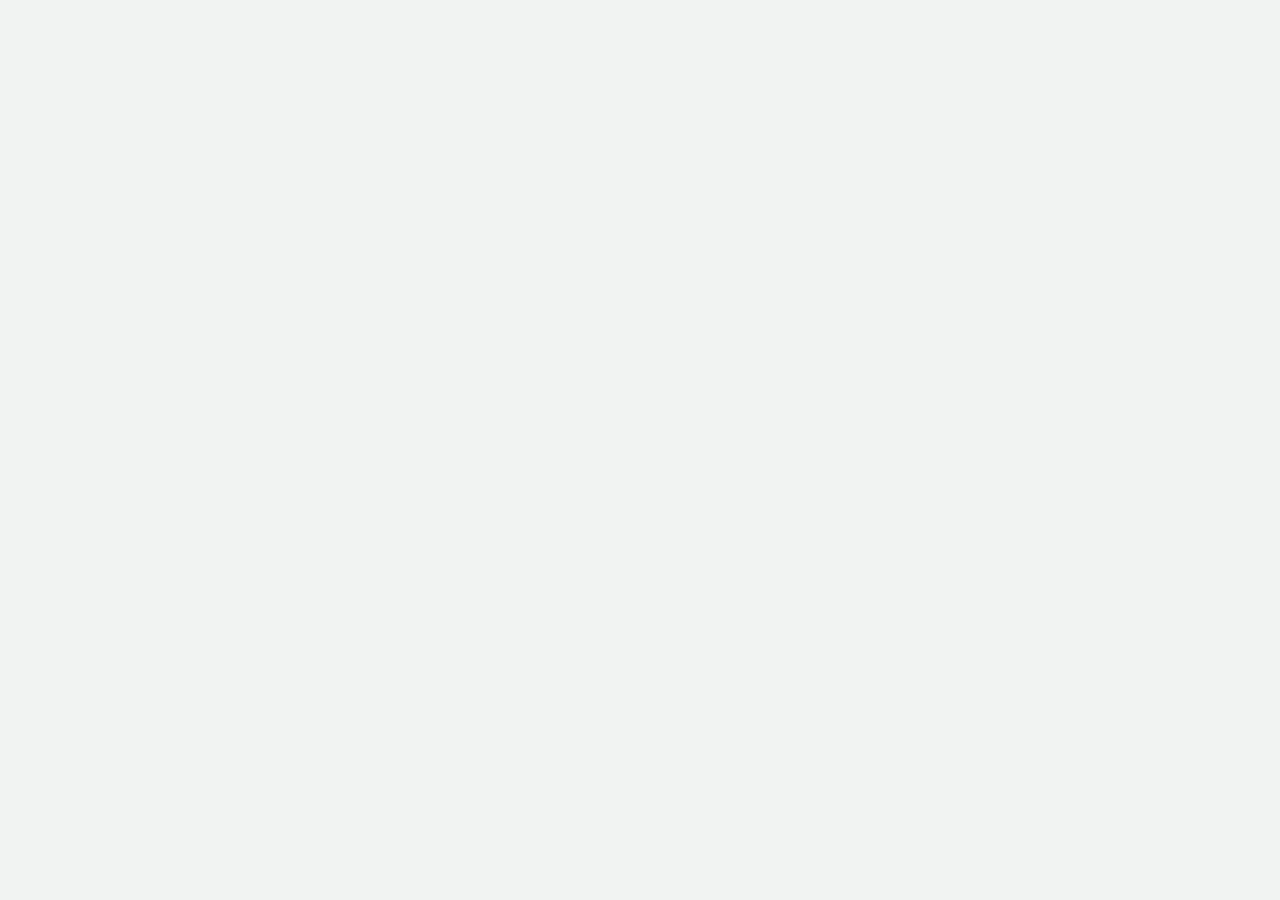
==== index.html @ 7f253801 "Mobile: remove align-items: center that was collapsing stage-text to content width" ====
<!doctype html>
<html lang="en" class="loading">
<head>
  <meta charset="utf-8" />
  <meta name="viewport" content="width=device-width, initial-scale=1, viewport-fit=cover" />
  <title>CM Typeface Tester</title>
  <link rel="stylesheet" href="styles.css?v=20260414i" />
</head>
<body>
  <main class="app">
    <!-- top bar: exploration switcher + case toggle -->
    <section class="panel panel--topbar">
      <div class="explorations" id="explorations"></div>
      <select class="explorations-select" id="explorationsSelect" aria-label="Exploration"></select>
      <div class="case-toggle" id="caseToggle"></div>
    </section>

    <!-- big text panel -->
    <section class="panel panel--stage">
      <div
        class="stage-text"
        id="stageText"
        contenteditable="plaintext-only"
        spellcheck="false"
      >Leef gerust
zonder bang
te zijn om op
je gezicht
te gaan.</div>

      <div class="stage-footer">
        <p class="stage-caption">Zonder handen verzekerd zijn<br />voor je tanden? Check CM.be</p>
        <div class="stage-brand">
          <div class="stage-mark" id="stageMark">LEEF GERUST.</div>
          <img class="stage-logo" src="assets/logo.png" alt="CM" width="63" height="63" />
        </div>
      </div>
    </section>

    <!-- controls -->
    <section class="panel panel--controls">
      <div class="controls-main">
        <button class="pill pill--primary" id="randomString" type="button">Random String</button>

        <div class="sliders">
          <label class="slider">
            <span>Leading</span>
            <input type="range" id="leading" min="0.6" max="2" step="0.01" value="0.87" />
          </label>
          <label class="slider">
            <span>Tracking</span>
            <input type="range" id="tracking" min="-0.1" max="0.2" step="0.005" value="-0.01" />
          </label>
          <label class="slider">
            <span>Size</span>
            <input type="range" id="fontsize" min="4" max="24" step="0.1" value="14.4" />
          </label>
        </div>
      </div>

      <div class="features" id="features"></div>
    </section>
  </main>

  <script type="module" src="app.js?v=20260414i"></script>
</body>
</html>
---- styles.css ----
/* -----------------------------------------------------------------------
   Fonts
   ----------------------------------------------------------------------- */

@font-face {
  font-family: "BE Cause";
  src: url("fonts/BECauseVF.woff2") format("woff2");
  font-weight: 100 900;
  font-style: normal;
  font-display: swap;
}

/* -----------------------------------------------------------------------
   Proportional scaling

   Figma frame is 1920 x 1217. We set 1rem = 10px at a 1920px viewport,
   so every px value in Figma is (n / 10)rem. The whole layout then
   scales proportionally with the viewport width. Below ~1344px the
   scale stops at 7px so the UI stays readable.
   ----------------------------------------------------------------------- */

html {
  /* Chrome (top bar, control bar, app padding) renders at 75% of Figma.
     1rem = 7.5px at a 1920px viewport. */
  font-size: clamp(5.25px, calc(100vw / 256), 7.5px);
}

:root {
  --dark-green: #004c2b;
  --green: #1ca84a;
  --mint: #e5edea;
  --bg: #f1f3f2;
  --white: #ffffff;
  --pill-bg: #f5f5f5;

  --radius: 4.8rem;          /* 48 */
  --body-size: 2.4rem;       /* 24 */
  --body-track: 0.02em;      /* 0.48 / 24 */

  --ui: "BE Cause", -apple-system, BlinkMacSystemFont, "Inter", system-ui, sans-serif;
  --cm: "CM", system-ui, sans-serif;
}

/* -----------------------------------------------------------------------
   Base
   ----------------------------------------------------------------------- */

* { box-sizing: border-box; }

html, body {
  margin: 0;
  padding: 0;
  min-height: 100vh;
  background: var(--bg);
  font-family: var(--ui);
  font-feature-settings: "dlig" 1;
  color: var(--dark-green);
  -webkit-font-smoothing: antialiased;
  overflow-x: hidden; /* prevent any element from forcing horizontal overflow, which makes iOS Safari zoom out and skip the mobile media query */
}

/* While the page is booting (fonts loading, first fit pass running)
   hide the entire app so there's no fallback-font flash on iOS. */
html.loading .app { visibility: hidden; }

.app {
  display: flex;
  flex-direction: column;
  gap: 2.4rem;               /* 24 */
  padding: 3.8rem;           /* 38 */
  min-height: 100vh;
}

/* -----------------------------------------------------------------------
   Panels
   ----------------------------------------------------------------------- */

.panel {
  background: var(--white);
  border-radius: var(--radius);
  width: 100%;
}

.panel--topbar {
  display: flex;
  align-items: center;
  justify-content: space-between;
  height: 8.9rem;            /* 89 */
  padding: 0 4.8rem;         /* 48 */
  gap: 1.2rem;
}

.panel--controls {
  display: flex;
  flex-wrap: wrap;           /* wrap when sliders get squeezed */
  align-items: center;
  min-height: 8.9rem;        /* 89 — base row height */
  padding: 2.4rem 4.8rem;    /* 24 / 48, so wrapped rows breathe */
  row-gap: 2.4rem;
  column-gap: 6rem;          /* 60 — Figma gap between groups */
}

/* On desktop the controls-main wrapper is invisible — its children
   (Random String pill + sliders) behave as direct children of the
   control bar so the Figma layout is unchanged. On mobile the media
   query promotes it to a flex box and gives it its own white panel. */
.controls-main { display: contents; }

.panel--stage {
  /* Stage renders its interior at the FULL Figma scale (100%), even
     though the surrounding chrome is at 75%. Setting font-size here to
     1.3333rem establishes a local em base of 10px at 1920 (same as the
     original Figma scale). All values inside the stage are then in em
     so they follow this base instead of the 75% rem. */
  font-size: calc(1rem * 4 / 3);

  display: flex;
  flex-direction: column;
  gap: 12em;                 /* 120 between headline + footer */
  padding: 7.2em;            /* 72 all sides */
  border-radius: 4.8em;      /* 48 — override the rem-based chrome radius */
  margin: auto 0;            /* float vertically centered in the app column */
}

/* -----------------------------------------------------------------------
   Pills (shared)

   Figma pills are 41 tall with px-24. That's tighter than a naive
   padding+line-height gives, so we fix the height and flex-center.
   ----------------------------------------------------------------------- */

.pill,
.explorations button,
.case-toggle button,
.features button {
  font-family: var(--ui);
  font-weight: 700;
  font-variation-settings: "wght" 700, "wdth" 60;
  font-size: var(--body-size);
  line-height: 1;
  letter-spacing: var(--body-track);
  color: var(--dark-green);
  background: var(--pill-bg);
  border: 0;
  height: 4.1rem;            /* 41 */
  padding: 0 2.4rem;         /* 24 horizontal */
  border-radius: 9.3rem;     /* 93 */
  cursor: pointer;
  white-space: nowrap;
  display: inline-flex;
  align-items: center;
  justify-content: center;
  transition: background .15s, color .15s;
  font-feature-settings: "dlig" 1;
}
.pill:hover,
.explorations button:hover,
.case-toggle button:hover,
.features button:hover {
  background: #eceeed;
}

.explorations button.is-active,
.case-toggle button.is-active,
.features button.is-on,
.pill.is-active {
  background: var(--green);
  color: var(--white);
}

.explorations,
.case-toggle,
.features {
  display: flex;
  gap: 1.2rem;               /* 12 */
}

/* Native select for the exploration switcher — mobile only. */
.explorations-select { display: none; }

/* -----------------------------------------------------------------------
   Stage
   ----------------------------------------------------------------------- */

.stage-text {
  font-family: var(--cm);
  font-weight: 700;
  color: var(--dark-green);
  /* font-size set inline via JS from the size slider (em). */
  font-size: 14.4em;         /* default 144 */
  line-height: 0.87;
  letter-spacing: -0.01em;
  width: 100%;
  max-width: 100%;
  outline: none;
  overflow-wrap: anywhere;   /* prevent any unbreakable word from overflowing */
  word-break: break-word;
  white-space: pre-line;
  font-feature-settings: normal;
}
.stage-text:focus { caret-color: var(--green); }

.stage-footer {
  display: flex;
  align-items: center;
  justify-content: space-between;
  gap: 2.4em;
  width: 100%;
}

.stage-caption {
  margin: 0;
  font-weight: 400;
  font-variation-settings: "wght" 400, "wdth" 60;
  font-size: 2.4em;          /* 24 */
  line-height: 1.2;
  letter-spacing: var(--body-track);
  color: var(--dark-green);
  white-space: normal;
}

.stage-brand {
  display: flex;
  align-items: center;
  gap: 2.4em;                /* 24 */
  height: 6.3em;             /* 63 — matches logo */
}
.stage-mark {
  font-family: var(--cm);
  font-weight: 700;
  font-size: 4.8em;          /* 48 */
  line-height: 1;
  color: var(--dark-green);
  text-transform: uppercase;
  white-space: nowrap;
  font-feature-settings: normal;
  display: inline-flex;
  align-items: center;
  height: 100%;
}
.stage-logo {
  width: 6.3em;              /* 63 */
  height: 6.3em;
  flex: 0 0 auto;
  display: block;
  filter: drop-shadow(1em 1em 3em rgba(0, 0, 0, 0.1));
}

/* -----------------------------------------------------------------------
   Sliders

   Figma: slider group 799 wide, each (label 24 Medium 1.2) + (track 4 tall),
   label and track share a row via align-items:center.
   ----------------------------------------------------------------------- */

.sliders {
  display: flex;
  flex: 1 1 48rem;           /* grab at least 480px before letting features wrap */
  gap: 4.8rem;               /* 48 between the two sliders */
  align-items: center;
  min-width: 32rem;          /* hard floor so each slider track stays usable */
}

.slider {
  display: flex;
  align-items: center;
  gap: 2.4rem;               /* 24 between label and track */
  flex: 1 1 0;
  min-width: 0;
}

/* Layout inside the control bar:
   Row 1: Random String + Leading + Tracking sliders
   Row 2: feature toggles (always wraps to its own row so sliders keep room)
   At very wide viewports (≥1700px) it all fits on one row. */
.panel--controls > .pill { flex: 0 0 auto; }
.panel--controls > .features {
  flex: 0 0 100%;            /* wrap to its own row */
  justify-content: flex-start;
  flex-wrap: wrap;           /* and let the pills themselves wrap if needed */
}

@media (min-width: 1700px) {
  .panel--controls > .features {
    flex: 0 0 auto;          /* room for single-row layout */
  }
}

.slider > span {
  font-weight: 400;
  font-variation-settings: "wght" 400, "wdth" 60;
  font-size: var(--body-size);
  line-height: 1.2;
  letter-spacing: var(--body-track);
  color: var(--dark-green);
  white-space: nowrap;
  font-feature-settings: "dlig" 1;
}

.slider input[type="range"] {
  -webkit-appearance: none;
  appearance: none;
  flex: 1 1 0;
  height: 0.4rem;            /* 4 */
  background: var(--mint);
  border-radius: 13.8rem;    /* 138 */
  outline: none;
  cursor: pointer;
}
.slider input[type="range"]::-webkit-slider-thumb {
  -webkit-appearance: none;
  appearance: none;
  width: 3.6rem;             /* 36 */
  height: 1.8rem;            /* 18 */
  background: var(--green);
  border-radius: 7.9rem;     /* 79 */
  border: none;
  cursor: pointer;
}
.slider input[type="range"]::-moz-range-thumb {
  width: 3.6rem;
  height: 1.8rem;
  background: var(--green);
  border-radius: 7.9rem;
  border: none;
  cursor: pointer;
}

/* -----------------------------------------------------------------------
   Mobile layout (≤900px)

   - Stage shows only the centered headline (no caption, no brand)
   - Exploration switcher collapses to a native <select>
   - Controls split into two stacked white panels: [main][features]
   - Sliders stack vertically full-width
   ----------------------------------------------------------------------- */

@media (max-width: 900px) {
  html { font-size: 8px; }

  .app {
    padding: 1.6rem;
    gap: 1.6rem;
  }

  .panel { border-radius: 3rem; }

  /* --- Top bar ------------------------------------------------------- */

  .panel--topbar {
    height: auto;
    min-height: 0;
    padding: 1.6rem 2rem;
    flex-wrap: wrap;
    justify-content: space-between;
    gap: 1.2rem;
  }

  /* Swap the pill cluster for a native <select> */
  .explorations { display: none; }
  .explorations-select {
    display: inline-flex;
    font-family: var(--ui);
    font-weight: 700;
    font-variation-settings: "wght" 700, "wdth" 60;
    font-feature-settings: "dlig" 1;
    font-size: 2.4rem;
    line-height: 1;
    letter-spacing: 0.02em;
    color: var(--dark-green);
    background: var(--pill-bg);
    border: 0;
    height: 4.4rem;
    padding: 0 3.2rem 0 2.4rem;
    border-radius: 9.3rem;
    cursor: pointer;
    -webkit-appearance: none;
    appearance: none;
    background-image: linear-gradient(45deg, transparent 50%, var(--dark-green) 50%),
                      linear-gradient(-45deg, transparent 50%, var(--dark-green) 50%);
    background-position: right 1.4rem center, right 0.9rem center;
    background-size: 0.5rem 0.5rem, 0.5rem 0.5rem;
    background-repeat: no-repeat;
  }

  .case-toggle {
    flex-wrap: wrap;
    justify-content: flex-end;
    gap: 1.2rem;
  }

  /* --- Stage: headline only, fills space, text centered ------------ */

  .panel--stage {
    /* Reset the stage's local em base. */
    font-size: 1rem;
    padding: 1.5rem;
    gap: 0;
    border-radius: 3rem;
    text-align: center;
    /* Do NOT set align-items: center here. In a flex column, that
       collapses children to their content width, which makes
       stage-text.clientWidth report ~150px instead of the real panel
       inner width — so fit computes a tiny font. Keep the default
       `stretch` so stage-text fills the full panel width, and center
       the text via text-align above. */
    justify-content: center;
    margin: 0;
    flex: 1 1 auto;           /* grow to fill vertical space */
    min-height: 0;
  }
  .stage-text {
    text-align: center;
    max-width: 100%;
    /* Respect explicit \n AND soft-wrap only at word boundaries. Never
       break inside a word. If a single word is wider than the container
       at the current size, it overflows horizontally — JS detects that
       via scrollWidth > clientWidth and shrinks. */
    white-space: pre-line;
    overflow-wrap: normal;
    word-break: normal;
    hyphens: none;
    overflow: visible;
    line-height: 0.95;    /* slightly looser than 0.87 so descenders don't clip */
    padding-bottom: 0.12em;
  }
  .stage-footer { display: none; }

  /* --- Controls: two stacked white panels --------------------------- */

  /* Outer container is transparent — just a flex column of its children. */
  .panel--controls {
    background: transparent;
    border-radius: 0;
    min-height: 0;
    padding: 0;
    flex-direction: column;
    flex-wrap: nowrap;
    row-gap: 1.6rem;
    column-gap: 0;
  }

  /* Controls-main becomes its own white panel — holds just the Random
     String button on mobile. Sliders are hidden; the headline runs at
     its preferred size (largest that fits) with default leading and
     tracking. */
  .panel--controls > .controls-main {
    display: flex;
    flex-direction: column;
    gap: 0;
    background: var(--white);
    border-radius: 3rem;
    padding: 2rem 2.4rem;
    width: 100%;
  }
  .panel--controls > .controls-main > .pill {
    align-self: stretch;
    text-align: center;
  }
  .sliders { display: none; }

  /* Features in its own white panel below */
  .panel--controls > .features {
    display: flex;
    flex-wrap: wrap;
    justify-content: center;
    gap: 1.2rem;
    background: var(--white);
    border-radius: 3rem;
    padding: 2rem 2.4rem;
    width: 100%;
    flex: 0 0 auto;
  }
}
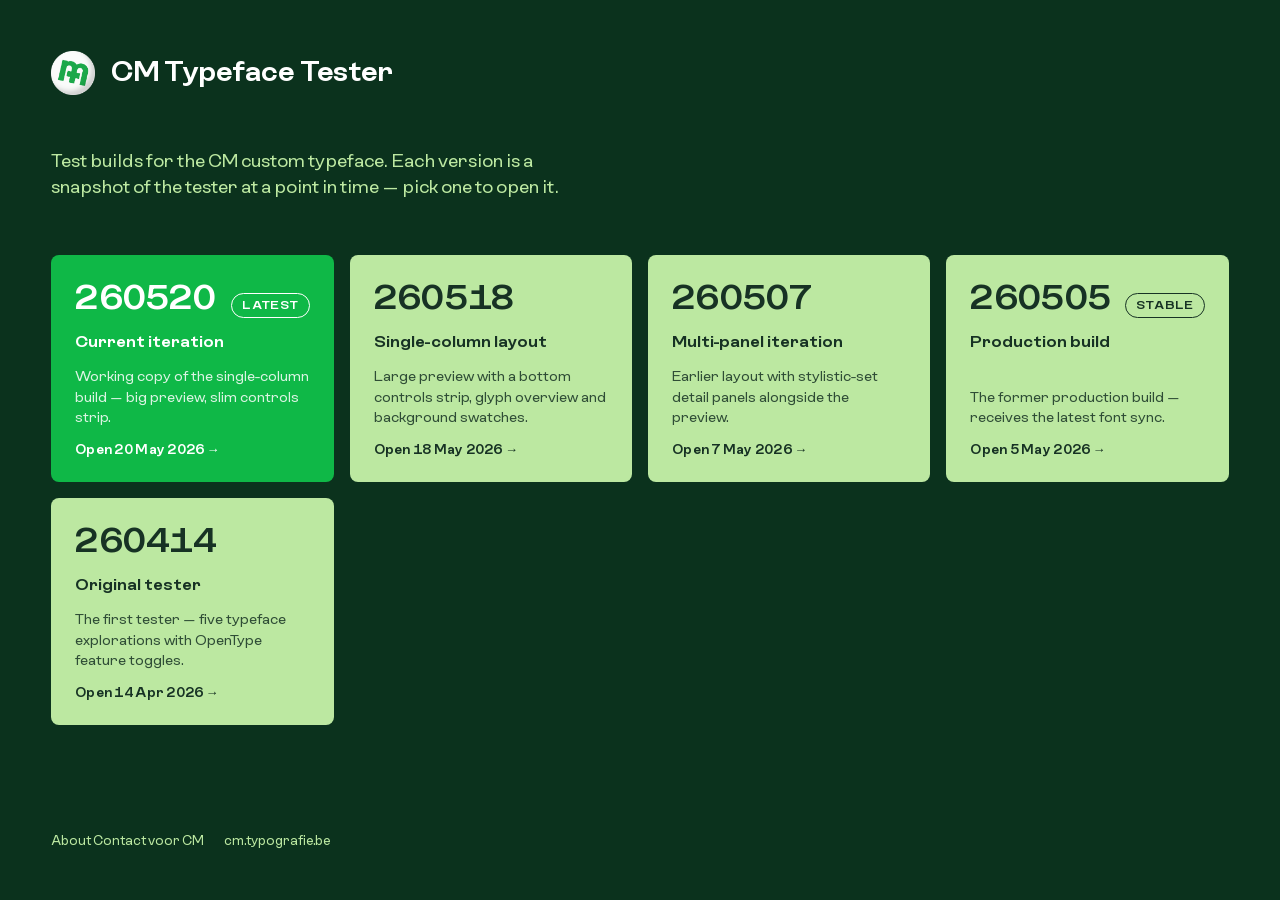
==== commit f1dee9b5: "Move root + production builds into dated folders, add version hub - Root tester (260414) moved into " ====
--- a/index.html
+++ b/index.html
@@ -1,67 +1,218 @@
 <!doctype html>
-<html lang="en" class="loading">
+<html lang="en">
 <head>
   <meta charset="utf-8" />
   <meta name="viewport" content="width=device-width, initial-scale=1, viewport-fit=cover" />
   <title>CM Typeface Tester</title>
-  <link rel="stylesheet" href="styles.css?v=20260414i" />
+  <link rel="icon" href="assets/logo.png" />
+  <style>
+    /* ---- Brand palette (CM Typeface, May 2026) ----
+       Bos Groen  #0b321d   CM Groen  #0fb847
+       Munt Groen #bce8a1   Puur Wit  #ffffff
+       Dark text  #173224 */
+    @font-face {
+      font-family: "BECause";
+      src: url("assets/BECauseVF.woff2") format("woff2");
+      font-weight: 100 900;
+      font-display: swap;
+    }
+
+    :root {
+      --bos: #0b321d;
+      --cm: #0fb847;
+      --munt: #bce8a1;
+      --wit: #ffffff;
+      --ink: #173224;
+    }
+
+    * { box-sizing: border-box; margin: 0; padding: 0; }
+
+    html, body {
+      background: var(--bos);
+      color: var(--wit);
+      font-family: "BECause", -apple-system, BlinkMacSystemFont, "Segoe UI", sans-serif;
+      -webkit-font-smoothing: antialiased;
+    }
+
+    body {
+      min-height: 100svh;
+      display: flex;
+      flex-direction: column;
+      padding: clamp(20px, 4vw, 56px);
+      gap: clamp(32px, 6vh, 72px);
+    }
+
+    /* ---- Header ---- */
+    .head {
+      display: flex;
+      align-items: center;
+      gap: 16px;
+    }
+    .head img { width: 44px; height: 44px; display: block; }
+    .head h1 {
+      font-size: clamp(20px, 2.4vw, 28px);
+      font-weight: 600;
+      letter-spacing: -0.01em;
+    }
+
+    .intro {
+      max-width: 46ch;
+      font-size: clamp(15px, 1.5vw, 18px);
+      line-height: 1.45;
+      font-weight: 400;
+      color: var(--munt);
+    }
+
+    /* ---- Version grid ---- */
+    .grid {
+      flex: 1;
+      display: grid;
+      grid-template-columns: repeat(auto-fill, minmax(260px, 1fr));
+      gap: 16px;
+      align-content: start;
+    }
+
+    .card {
+      display: flex;
+      flex-direction: column;
+      gap: 14px;
+      padding: 24px;
+      min-height: 220px;
+      border-radius: 8px;
+      background: var(--munt);
+      color: var(--ink);
+      text-decoration: none;
+      transition: transform 0.14s ease, background 0.14s ease;
+    }
+    .card:hover {
+      transform: translateY(-4px);
+      background: var(--wit);
+    }
+    .card--latest { background: var(--cm); color: var(--wit); }
+    .card--latest:hover { background: var(--cm); transform: translateY(-4px); }
+
+    .card-top {
+      display: flex;
+      align-items: baseline;
+      justify-content: space-between;
+      gap: 12px;
+    }
+    .card-date {
+      font-size: 34px;
+      font-weight: 600;
+      letter-spacing: -0.02em;
+    }
+    .tag {
+      font-size: 12px;
+      font-weight: 600;
+      text-transform: uppercase;
+      letter-spacing: 0.06em;
+      padding: 4px 10px;
+      border-radius: 999px;
+      border: 1.5px solid currentColor;
+      white-space: nowrap;
+    }
+    .card-name {
+      font-size: 16px;
+      font-weight: 600;
+    }
+    .card-desc {
+      font-size: 14px;
+      line-height: 1.45;
+      font-weight: 400;
+      opacity: 0.85;
+      margin-top: auto;
+    }
+    .card-go {
+      font-size: 13px;
+      font-weight: 600;
+      letter-spacing: 0.02em;
+    }
+    .card-go::after { content: "  \2192"; }
+
+    /* ---- Footer ---- */
+    .foot {
+      display: flex;
+      gap: 20px;
+      font-size: 13px;
+      color: var(--munt);
+      font-weight: 400;
+    }
+  </style>
 </head>
 <body>
-  <main class="app">
-    <!-- top bar: exploration switcher + case toggle -->
-    <section class="panel panel--topbar">
-      <div class="explorations" id="explorations"></div>
-      <select class="explorations-select" id="explorationsSelect" aria-label="Exploration"></select>
-      <div class="case-toggle" id="caseToggle"></div>
-    </section>
-
-    <!-- big text panel -->
-    <section class="panel panel--stage">
-      <div
-        class="stage-text"
-        id="stageText"
-        contenteditable="plaintext-only"
-        spellcheck="false"
-      >Leef gerust
-zonder bang
-te zijn om op
-je gezicht
-te gaan.</div>
-
-      <div class="stage-footer">
-        <p class="stage-caption">Zonder handen verzekerd zijn<br />voor je tanden? Check CM.be</p>
-        <div class="stage-brand">
-          <div class="stage-mark" id="stageMark">LEEF GERUST.</div>
-          <img class="stage-logo" src="assets/logo.png" alt="CM" width="63" height="63" />
-        </div>
-      </div>
-    </section>
-
-    <!-- controls -->
-    <section class="panel panel--controls">
-      <div class="controls-main">
-        <button class="pill pill--primary" id="randomString" type="button">Random String</button>
-
-        <div class="sliders">
-          <label class="slider">
-            <span>Leading</span>
-            <input type="range" id="leading" min="0.6" max="2" step="0.01" value="0.87" />
-          </label>
-          <label class="slider">
-            <span>Tracking</span>
-            <input type="range" id="tracking" min="-0.1" max="0.2" step="0.005" value="-0.01" />
-          </label>
-          <label class="slider">
-            <span>Size</span>
-            <input type="range" id="fontsize" min="4" max="24" step="0.1" value="14.4" />
-          </label>
-        </div>
-      </div>
-
-      <div class="features" id="features"></div>
-    </section>
-  </main>
-
-  <script type="module" src="app.js?v=20260414i"></script>
+  <header class="head">
+    <img src="assets/logo.png" alt="CM" width="44" height="44" />
+    <h1>CM Typeface Tester</h1>
+  </header>
+
+  <p class="intro">
+    Test builds for the CM custom typeface. Each version is a snapshot of the
+    tester at a point in time &mdash; pick one to open it.
+  </p>
+
+  <main class="grid" id="grid"></main>
+
+  <footer class="foot">
+    <span>About Contact voor CM</span>
+    <span>cm.typografie.be</span>
+  </footer>
+
+  <script>
+    // Newest first. `tag` drives the chip + (for "latest") the accent card.
+    const VERSIONS = [
+      {
+        date: "260520",
+        label: "20 May 2026",
+        name: "Current iteration",
+        tag: "Latest",
+        desc: "Working copy of the single-column build — big preview, slim controls strip.",
+      },
+      {
+        date: "260518",
+        label: "18 May 2026",
+        name: "Single-column layout",
+        tag: "",
+        desc: "Large preview with a bottom controls strip, glyph overview and background swatches.",
+      },
+      {
+        date: "260507",
+        label: "7 May 2026",
+        name: "Multi-panel iteration",
+        tag: "",
+        desc: "Earlier layout with stylistic-set detail panels alongside the preview.",
+      },
+      {
+        date: "260505",
+        label: "5 May 2026",
+        name: "Production build",
+        tag: "Stable",
+        desc: "The former production build — receives the latest font sync.",
+      },
+      {
+        date: "260414",
+        label: "14 Apr 2026",
+        name: "Original tester",
+        tag: "",
+        desc: "The first tester — five typeface explorations with OpenType feature toggles.",
+      },
+    ];
+
+    const grid = document.getElementById("grid");
+    for (const v of VERSIONS) {
+      const a = document.createElement("a");
+      a.className = "card" + (v.tag === "Latest" ? " card--latest" : "");
+      a.href = v.date + "/";
+      a.innerHTML =
+        '<div class="card-top">' +
+          '<span class="card-date">' + v.date + '</span>' +
+          (v.tag ? '<span class="tag">' + v.tag + '</span>' : '') +
+        '</div>' +
+        '<div class="card-name">' + v.name + '</div>' +
+        '<div class="card-desc">' + v.desc + '</div>' +
+        '<div class="card-go">Open ' + v.label + '</div>';
+      grid.appendChild(a);
+    }
+  </script>
 </body>
 </html>
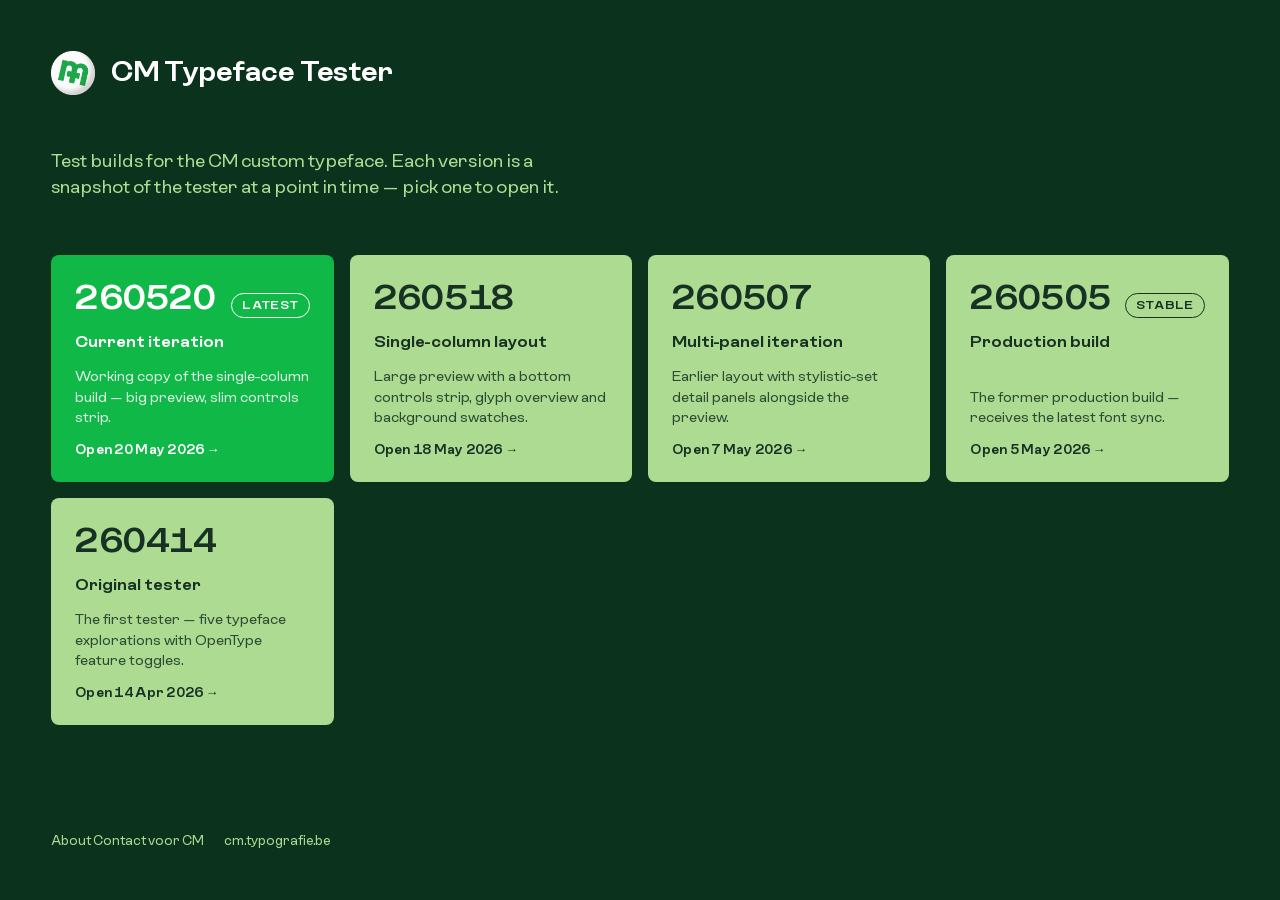
==== commit b0ac278b: "Recolour the light green (Munt Groen) #bce8a1 -> #addb91 across all tools Co-Authored-By: Claude Opu" ====
--- a/index.html
+++ b/index.html
@@ -8,7 +8,7 @@
   <style>
     /* ---- Brand palette (CM Typeface, May 2026) ----
        Bos Groen  #0b321d   CM Groen  #0fb847
-       Munt Groen #bce8a1   Puur Wit  #ffffff
+       Munt Groen #addb91   Puur Wit  #ffffff
        Dark text  #173224 */
     @font-face {
       font-family: "BECause";
@@ -20,7 +20,7 @@
     :root {
       --bos: #0b321d;
       --cm: #0fb847;
-      --munt: #bce8a1;
+      --munt: #addb91;
       --wit: #ffffff;
       --ink: #173224;
     }
